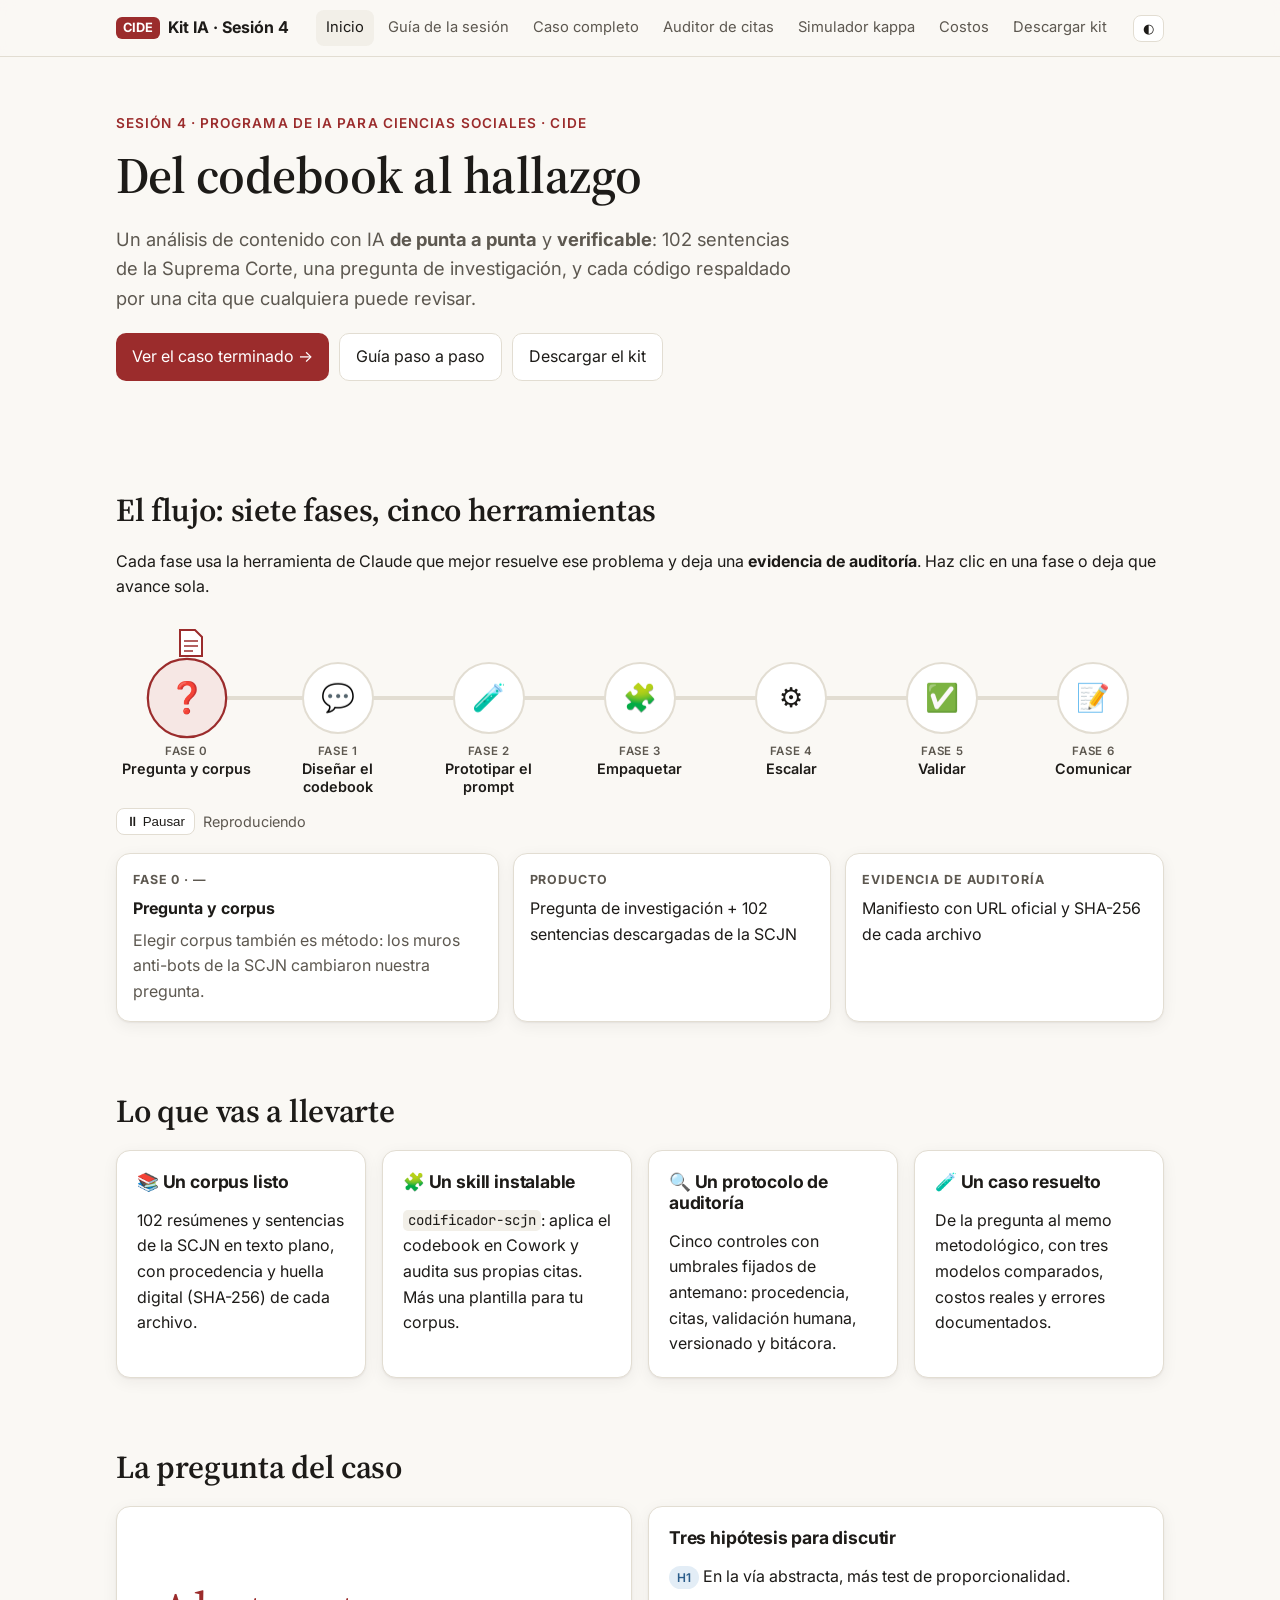
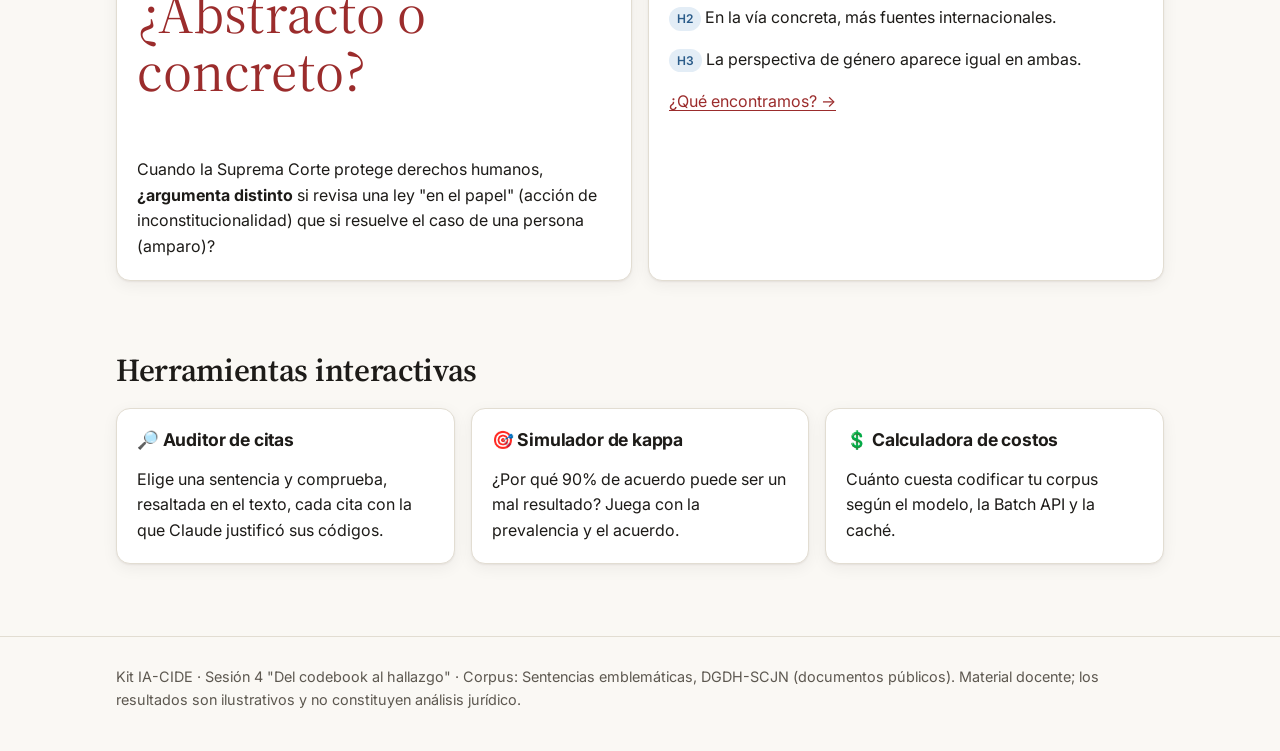
==== docs/index.html @ 9cc6c332 "Kit IA-CIDE sesión 4: caso completo SCJN, ejercicio individual, sitio y guía para co-docente" ====
<!doctype html>
<html lang="es" data-base=".">
<head>
<meta charset="utf-8">
<meta name="viewport" content="width=device-width, initial-scale=1">
<title>Kit IA-CIDE</title>
<meta name="description" content="Sesión 4: análisis de contenido asistido por IA, de punta a punta y verificable, con sentencias de la SCJN.">
<link rel="preconnect" href="https://fonts.googleapis.com">
<link href="https://fonts.googleapis.com/css2?family=Inter:wght@400;600;700&family=Source+Serif+4:wght@400;600&family=JetBrains+Mono&display=swap" rel="stylesheet">
<link rel="stylesheet" href="assets/estilo.css">
<style>
  .flujo { display: grid; grid-template-columns: repeat(7, 1fr); gap: 10px; position: relative; margin: 28px 0 8px; }
  .flujo::before { content: ""; position: absolute; left: 4%; right: 4%; top: 34px; height: 4px; background: var(--borde); border-radius: 4px; }
  .riel { position: absolute; left: 4%; top: 34px; height: 4px; background: var(--acento); border-radius: 4px; width: 0; transition: width .8s ease; }
  .fase { position: relative; text-align: center; cursor: pointer; background: none; border: 0; color: inherit; font: inherit; padding: 0;
    display: flex; flex-direction: column; justify-content: flex-start; align-items: center; }
  .fase .nodo { width: 72px; height: 72px; margin: 0 auto 8px; border-radius: 50%; display: grid; place-items: center; font-size: 1.7rem;
    background: var(--superficie); border: 2px solid var(--borde); position: relative; z-index: 1; transition: transform .35s, border-color .35s, background .35s; }
  .fase.hecha .nodo { border-color: var(--acento); }
  .fase.activa .nodo { border-color: var(--acento); background: var(--acento-suave); transform: scale(1.12); }
  .fase .num { font-size: .72rem; color: var(--texto-suave); font-weight: 600; letter-spacing: .06em; }
  .fase .nom { font-weight: 600; font-size: .9rem; line-height: 1.25; }
  .detalle { display: grid; grid-template-columns: 1.2fr 1fr 1fr; gap: 14px; margin-top: 18px; min-height: 150px; }
  .detalle .tarjeta { padding: 16px; }
  .detalle h4 { margin: 0 0 6px; font-size: .78rem; text-transform: uppercase; letter-spacing: .07em; color: var(--texto-suave); }
  .detalle p { margin: 0; }
  .flujo { padding-top: 34px; align-items: start; }
  .flujo::before, .riel { top: 68px !important; }
  .doc { position: absolute; top: 0; width: 26px; height: 30px; z-index: 2; transition: left .8s ease; pointer-events: none; }
  .controles { display: flex; gap: 8px; align-items: center; margin-top: 12px; color: var(--texto-suave); font-size: .9rem; }
  @media (max-width: 760px) {
    .flujo { grid-template-columns: 1fr; gap: 6px; padding-top: 0; }
    .fase { flex-direction: row; justify-content: flex-start; }
    .flujo::before, .riel, .doc { display: none; }
    .fase { display: grid; grid-template-columns: 56px 1fr; text-align: left; align-items: center; gap: 10px; }
    .fase .nodo { width: 52px; height: 52px; margin: 0; font-size: 1.3rem; }
    .detalle { grid-template-columns: 1fr; }
  }
  .grande { font-family: var(--serif); font-size: clamp(2.4rem, 6vw, 3.6rem); line-height: 1; color: var(--acento); }
</style>
</head>
<body>
<main class="contenedor">
  <section class="hero aparece">
    <div class="sobre">Sesión 4 · Programa de IA para ciencias sociales · CIDE</div>
    <h1>Del codebook al hallazgo</h1>
    <p class="lead">Un análisis de contenido con IA <strong>de punta a punta</strong> y <strong>verificable</strong>: 102 sentencias de la Suprema Corte, una pregunta de investigación, y cada código respaldado por una cita que cualquiera puede revisar.</p>
    <p style="display:flex;gap:10px;flex-wrap:wrap;margin-top:20px">
      <a class="boton" href="caso.html">Ver el caso terminado →</a>
      <a class="boton sec" href="guia.html">Guía paso a paso</a>
      <a class="boton sec" href="kit.html">Descargar el kit</a>
    </p>
  </section>

  <section aria-labelledby="t-flujo">
    <h2 id="t-flujo">El flujo: siete fases, cinco herramientas</h2>
    <p>Cada fase usa la herramienta de Claude que mejor resuelve ese problema y deja una <strong>evidencia de auditoría</strong>. Haz clic en una fase o deja que avance sola.</p>
    <div class="flujo" id="flujo">
      <div class="riel" id="riel"></div>
      <svg class="doc" id="doc" viewBox="0 0 26 30" aria-hidden="true"><path d="M2 2h15l7 7v19H2z" fill="var(--superficie)" stroke="var(--acento)" stroke-width="2"/><path d="M6 13h14M6 18h14M6 23h9" stroke="var(--acento)" stroke-width="1.6"/></svg>
    </div>
    <div class="controles"><button class="tema" id="pausa" type="button">⏸ Pausar</button><span id="estado">Reproduciendo</span></div>
    <div class="detalle" id="detalle" aria-live="polite"></div>
  </section>

  <section>
    <h2>Lo que vas a llevarte</h2>
    <div class="rejilla">
      <div class="tarjeta"><h3>📚 Un corpus listo</h3><p>102 resúmenes y sentencias de la SCJN en texto plano, con procedencia y huella digital (SHA-256) de cada archivo.</p></div>
      <div class="tarjeta"><h3>🧩 Un skill instalable</h3><p><code>codificador-scjn</code>: aplica el codebook en Cowork y audita sus propias citas. Más una plantilla para tu corpus.</p></div>
      <div class="tarjeta"><h3>🔍 Un protocolo de auditoría</h3><p>Cinco controles con umbrales fijados de antemano: procedencia, citas, validación humana, versionado y bitácora.</p></div>
      <div class="tarjeta"><h3>🧪 Un caso resuelto</h3><p>De la pregunta al memo metodológico, con tres modelos comparados, costos reales y errores documentados.</p></div>
    </div>
  </section>

  <section>
    <h2>La pregunta del caso</h2>
    <div class="rejilla-2">
      <div class="tarjeta">
        <p class="grande">¿Abstracto o concreto?</p>
        <p>Cuando la Suprema Corte protege derechos humanos, <strong>¿argumenta distinto</strong> si revisa una ley "en el papel" (acción de inconstitucionalidad) que si resuelve el caso de una persona (amparo)?</p>
      </div>
      <div class="tarjeta">
        <h3>Tres hipótesis para discutir</h3>
        <p><span class="etiqueta azul">H1</span> En la vía abstracta, más test de proporcionalidad.</p>
        <p><span class="etiqueta azul">H2</span> En la vía concreta, más fuentes internacionales.</p>
        <p><span class="etiqueta azul">H3</span> La perspectiva de género aparece igual en ambas.</p>
        <p><a href="caso.html#hallazgos">¿Qué encontramos? →</a></p>
      </div>
    </div>
  </section>

  <section>
    <h2>Herramientas interactivas</h2>
    <div class="rejilla">
      <a class="tarjeta" href="herramientas/auditor.html" style="text-decoration:none;color:inherit"><h3>🔎 Auditor de citas</h3><p>Elige una sentencia y comprueba, resaltada en el texto, cada cita con la que Claude justificó sus códigos.</p></a>
      <a class="tarjeta" href="herramientas/kappa.html" style="text-decoration:none;color:inherit"><h3>🎯 Simulador de kappa</h3><p>¿Por qué 90% de acuerdo puede ser un mal resultado? Juega con la prevalencia y el acuerdo.</p></a>
      <a class="tarjeta" href="herramientas/costos.html" style="text-decoration:none;color:inherit"><h3>💲 Calculadora de costos</h3><p>Cuánto cuesta codificar tu corpus según el modelo, la Batch API y la caché.</p></a>
    </div>
  </section>
</main>
<script src="assets/comun.js"></script>
<script>
const FASES = [
  { i: "❓", n: "Pregunta y corpus", h: "—", p: "Pregunta de investigación + 102 sentencias descargadas de la SCJN", a: "Manifiesto con URL oficial y SHA-256 de cada archivo", t: "Elegir corpus también es método: los muros anti-bots de la SCJN cambiaron nuestra pregunta." },
  { i: "💬", n: "Diseñar el codebook", h: "Chat · Proyecto", p: "codebook.md v1.0: 6 variables, reglas de decisión, casos frontera", a: "Bitácora: qué se decidió y por qué", t: "Claude como colega escéptico: \"¿qué caso no encaja en tus categorías?\"" },
  { i: "🧪", n: "Prototipar el prompt", h: "Console Workbench", p: "Prompt con variables, salida JSON, comparación Haiku · Sonnet · Opus", a: "Casos de prueba con respuesta conocida", t: "Aquí se mide el costo antes de gastar: tokens por documento × N." },
  { i: "🧩", n: "Empaquetar", h: "Skill", p: "codificador-scjn: codebook + instrucciones + scripts de auditoría", a: "Versión del skill", t: "Un skill convierte un buen prompt en un procedimiento reutilizable y compartible." },
  { i: "⚙️", n: "Escalar", h: "Cowork (o API Batch)", p: "resultados.csv: código + cita + confianza por variable", a: "Cada código con cita literal verificable", t: "Cowork lee la carpeta, aplica el skill, corre la verificación y corrige." },
  { i: "✅", n: "Validar", h: "Cowork / Chat", p: "Kappa humano–Claude, desacuerdos analizados", a: "Tabla de confiabilidad", t: "Un kappa alto no es validez; un kappa bajo sí es una alarma." },
  { i: "📝", n: "Comunicar", h: "Chat / Cowork", p: "Memo metodológico + nota de hallazgos", a: "El memo enlaza a cada artefacto anterior", t: "Lo que no está en el memo, no pasó." },
];
const flujo = document.getElementById("flujo"), det = document.getElementById("detalle"), riel = document.getElementById("riel"), doc = document.getElementById("doc");
FASES.forEach((f, k) => {
  const b = document.createElement("button");
  b.className = "fase"; b.type = "button";
  b.innerHTML = `<div class="nodo" aria-hidden="true">${f.i}</div><div><div class="num">FASE ${k}</div><div class="nom">${f.n}</div></div>`;
  b.addEventListener("click", () => { pausar(true); ir(k); });
  flujo.append(b);
});
let actual = 0, timer = null, pausado = false;
function ir(k) {
  actual = k;
  [...flujo.querySelectorAll(".fase")].forEach((b, j) => { b.classList.toggle("activa", j === k); b.classList.toggle("hecha", j < k); b.setAttribute("aria-pressed", j === k); });
  const ancho = flujo.clientWidth, paso = ancho / FASES.length;
  riel.style.width = `${Math.max(0, (k / (FASES.length - 1)) * 92)}%`;
  doc.style.left = `${paso * k + paso / 2 - 13}px`;
  const f = FASES[k];
  det.innerHTML = `
    <div class="tarjeta aparece"><h4>Fase ${k} · ${f.h}</h4><p><strong>${f.n}</strong></p><p style="color:var(--texto-suave);margin-top:6px">${f.t}</p></div>
    <div class="tarjeta aparece"><h4>Producto</h4><p>${f.p}</p></div>
    <div class="tarjeta aparece"><h4>Evidencia de auditoría</h4><p>${f.a}</p></div>`;
}
function pausar(v) { pausado = v; document.getElementById("pausa").textContent = v ? "▶ Reproducir" : "⏸ Pausar"; document.getElementById("estado").textContent = v ? "En pausa" : "Reproduciendo"; }
document.getElementById("pausa").addEventListener("click", () => pausar(!pausado));
const reducido = matchMedia("(prefers-reduced-motion: reduce)").matches;
if (reducido) pausar(true);
setInterval(() => { if (!pausado) ir((actual + 1) % FASES.length); }, 3200);
addEventListener("resize", () => ir(actual));
ir(0);
</script>
</body>
</html>
---- docs/assets/estilo.css ----
/* Kit IA-CIDE · sistema visual compartido */
:root {
  --fondo: #faf8f4;
  --superficie: #ffffff;
  --superficie-2: #f2efe8;
  --texto: #1d1b18;
  --texto-suave: #5d5850;
  --borde: #e2ddd2;
  --acento: #9b2c2c;        /* guinda institucional */
  --acento-suave: #f6e7e4;
  --ok: #2f6b3f;
  --ok-suave: #e3f0e6;
  --alerta: #a35f00;
  --alerta-suave: #fbefd9;
  --error: #b42318;
  --error-suave: #fde8e6;
  --azul: #2b5c8a;
  --azul-suave: #e3edf6;
  --radio: 14px;
  --sombra: 0 1px 2px rgba(30, 25, 15, .06), 0 4px 16px rgba(30, 25, 15, .06);
  --fuente: "Inter", system-ui, -apple-system, "Segoe UI", sans-serif;
  --serif: "Source Serif 4", Georgia, serif;
  --mono: "JetBrains Mono", ui-monospace, Menlo, monospace;
  color-scheme: light;
}
@media (prefers-color-scheme: dark) {
  :root:not([data-theme="light"]) {
    --fondo: #16140f; --superficie: #1f1c17; --superficie-2: #29251e; --texto: #f1ece2; --texto-suave: #b3ab9c;
    --borde: #3a352c; --acento: #e0837a; --acento-suave: #3a201d; --ok: #7cc48f; --ok-suave: #1d3324;
    --alerta: #e9b05a; --alerta-suave: #3a2c14; --error: #f08a80; --error-suave: #3d1d1a; --azul: #8cb8e3; --azul-suave: #1b2a3a;
    --sombra: 0 1px 2px rgba(0,0,0,.4), 0 4px 16px rgba(0,0,0,.3); color-scheme: dark;
  }
}
:root[data-theme="dark"] {
  --fondo: #16140f; --superficie: #1f1c17; --superficie-2: #29251e; --texto: #f1ece2; --texto-suave: #b3ab9c;
  --borde: #3a352c; --acento: #e0837a; --acento-suave: #3a201d; --ok: #7cc48f; --ok-suave: #1d3324;
  --alerta: #e9b05a; --alerta-suave: #3a2c14; --error: #f08a80; --error-suave: #3d1d1a; --azul: #8cb8e3; --azul-suave: #1b2a3a;
  --sombra: 0 1px 2px rgba(0,0,0,.4), 0 4px 16px rgba(0,0,0,.3); color-scheme: dark;
}

* { box-sizing: border-box; }
html { -webkit-text-size-adjust: 100%; }
body { margin: 0; background: var(--fondo); color: var(--texto); font: 16px/1.6 var(--fuente); }
a { color: var(--acento); text-underline-offset: 3px; }
img, svg { max-width: 100%; }
code, kbd { font-family: var(--mono); font-size: .88em; background: var(--superficie-2); padding: .1em .35em; border-radius: 5px; }
h1, h2, h3 { line-height: 1.2; letter-spacing: -.01em; }
h1 { font-family: var(--serif); font-size: clamp(2rem, 5vw, 3.2rem); font-weight: 600; margin: .2em 0 .3em; }
h2 { font-family: var(--serif); font-size: clamp(1.45rem, 3vw, 2rem); font-weight: 600; margin: 2.2em 0 .6em; }
h3 { font-size: 1.1rem; margin: 1.4em 0 .4em; }

.contenedor { max-width: 1080px; margin: 0 auto; padding: 0 16px; }
.angosto { max-width: 760px; }

/* Barra superior */
.barra { position: sticky; top: 0; z-index: 10; background: color-mix(in srgb, var(--fondo) 88%, transparent); backdrop-filter: blur(8px); border-bottom: 1px solid var(--borde); }
.barra .contenedor { display: flex; align-items: center; gap: 16px; min-height: 56px; flex-wrap: wrap; }
.marca { font-weight: 700; color: var(--texto); text-decoration: none; display: flex; align-items: center; gap: 8px; }
.marca span { background: var(--acento); color: #fff; border-radius: 6px; padding: 1px 7px; font-size: .8rem; }
.nav { display: flex; gap: 4px; flex-wrap: wrap; margin-left: auto; }
.nav a { color: var(--texto-suave); text-decoration: none; padding: 6px 10px; border-radius: 8px; font-size: .92rem; }
.nav a:hover, .nav a[aria-current="page"] { background: var(--superficie-2); color: var(--texto); }
.tema { border: 1px solid var(--borde); background: var(--superficie); color: var(--texto); border-radius: 8px; padding: 5px 9px; cursor: pointer; }

/* Bloques */
.hero { padding: 56px 0 24px; }
.sobre { color: var(--acento); font-weight: 600; font-size: .85rem; text-transform: uppercase; letter-spacing: .08em; }
.lead { font-size: 1.15rem; color: var(--texto-suave); max-width: 680px; }
.tarjeta { background: var(--superficie); border: 1px solid var(--borde); border-radius: var(--radio); padding: 20px; box-shadow: var(--sombra); }
.rejilla { display: grid; gap: 16px; grid-template-columns: repeat(auto-fit, minmax(240px, 1fr)); }
.rejilla-2 { display: grid; gap: 16px; grid-template-columns: repeat(auto-fit, minmax(320px, 1fr)); }
.tarjeta h3 { margin-top: 0; }
.tarjeta p:last-child { margin-bottom: 0; }
.etiqueta { display: inline-block; font-size: .75rem; font-weight: 600; padding: 2px 8px; border-radius: 99px; background: var(--superficie-2); color: var(--texto-suave); }
.etiqueta.ok { background: var(--ok-suave); color: var(--ok); }
.etiqueta.alerta { background: var(--alerta-suave); color: var(--alerta); }
.etiqueta.error { background: var(--error-suave); color: var(--error); }
.etiqueta.azul { background: var(--azul-suave); color: var(--azul); }
.boton { display: inline-flex; align-items: center; gap: 8px; background: var(--acento); color: #fff; padding: 10px 16px; border-radius: 10px; text-decoration: none; font-weight: 600; border: 0; cursor: pointer; font: inherit; }
.boton.sec { background: var(--superficie); color: var(--texto); border: 1px solid var(--borde); }
.aviso { border-left: 4px solid var(--alerta); background: var(--alerta-suave); padding: 12px 16px; border-radius: 0 10px 10px 0; margin: 16px 0; }
.aviso.info { border-color: var(--azul); background: var(--azul-suave); }
.metricas { display: grid; grid-template-columns: repeat(auto-fit, minmax(150px, 1fr)); gap: 12px; }
.metrica { background: var(--superficie); border: 1px solid var(--borde); border-radius: 12px; padding: 14px 16px; }
.metrica b { display: block; font-size: 1.8rem; font-family: var(--serif); line-height: 1.1; }
.metrica small { color: var(--texto-suave); }

/* Tablas */
.tabla-env { overflow-x: auto; border: 1px solid var(--borde); border-radius: 12px; background: var(--superficie); }
table { border-collapse: collapse; width: 100%; font-size: .93rem; }
th, td { text-align: left; padding: 9px 12px; border-bottom: 1px solid var(--borde); vertical-align: top; }
th { background: var(--superficie-2); font-weight: 600; white-space: nowrap; }
tr:last-child td { border-bottom: 0; }
td.num, th.num { text-align: right; font-variant-numeric: tabular-nums; }

/* Formularios */
label { font-weight: 600; font-size: .92rem; display: block; margin: 12px 0 4px; }
input[type=range] { width: 100%; accent-color: var(--acento); }
select, input[type=number] { width: 100%; padding: 8px 10px; border-radius: 8px; border: 1px solid var(--borde); background: var(--superficie); color: var(--texto); font: inherit; }

/* Pestañas */
.pestanas { display: flex; gap: 6px; flex-wrap: wrap; border-bottom: 1px solid var(--borde); margin: 16px 0; }
.pestanas button { border: 0; background: none; padding: 10px 14px; color: var(--texto-suave); font: inherit; font-weight: 600; cursor: pointer; border-bottom: 3px solid transparent; }
.pestanas button[aria-selected="true"] { color: var(--acento); border-color: var(--acento); }

/* Pie */
footer { margin-top: 72px; padding: 28px 0 40px; border-top: 1px solid var(--borde); color: var(--texto-suave); font-size: .9rem; }

/* Animación de entrada */
@media (prefers-reduced-motion: no-preference) {
  .aparece { opacity: 0; transform: translateY(12px); animation: aparece .6s ease forwards; }
  @keyframes aparece { to { opacity: 1; transform: none; } }
}
@media (max-width: 600px) { .hero { padding-top: 32px; } .nav a { padding: 6px 8px; font-size: .88rem; } }
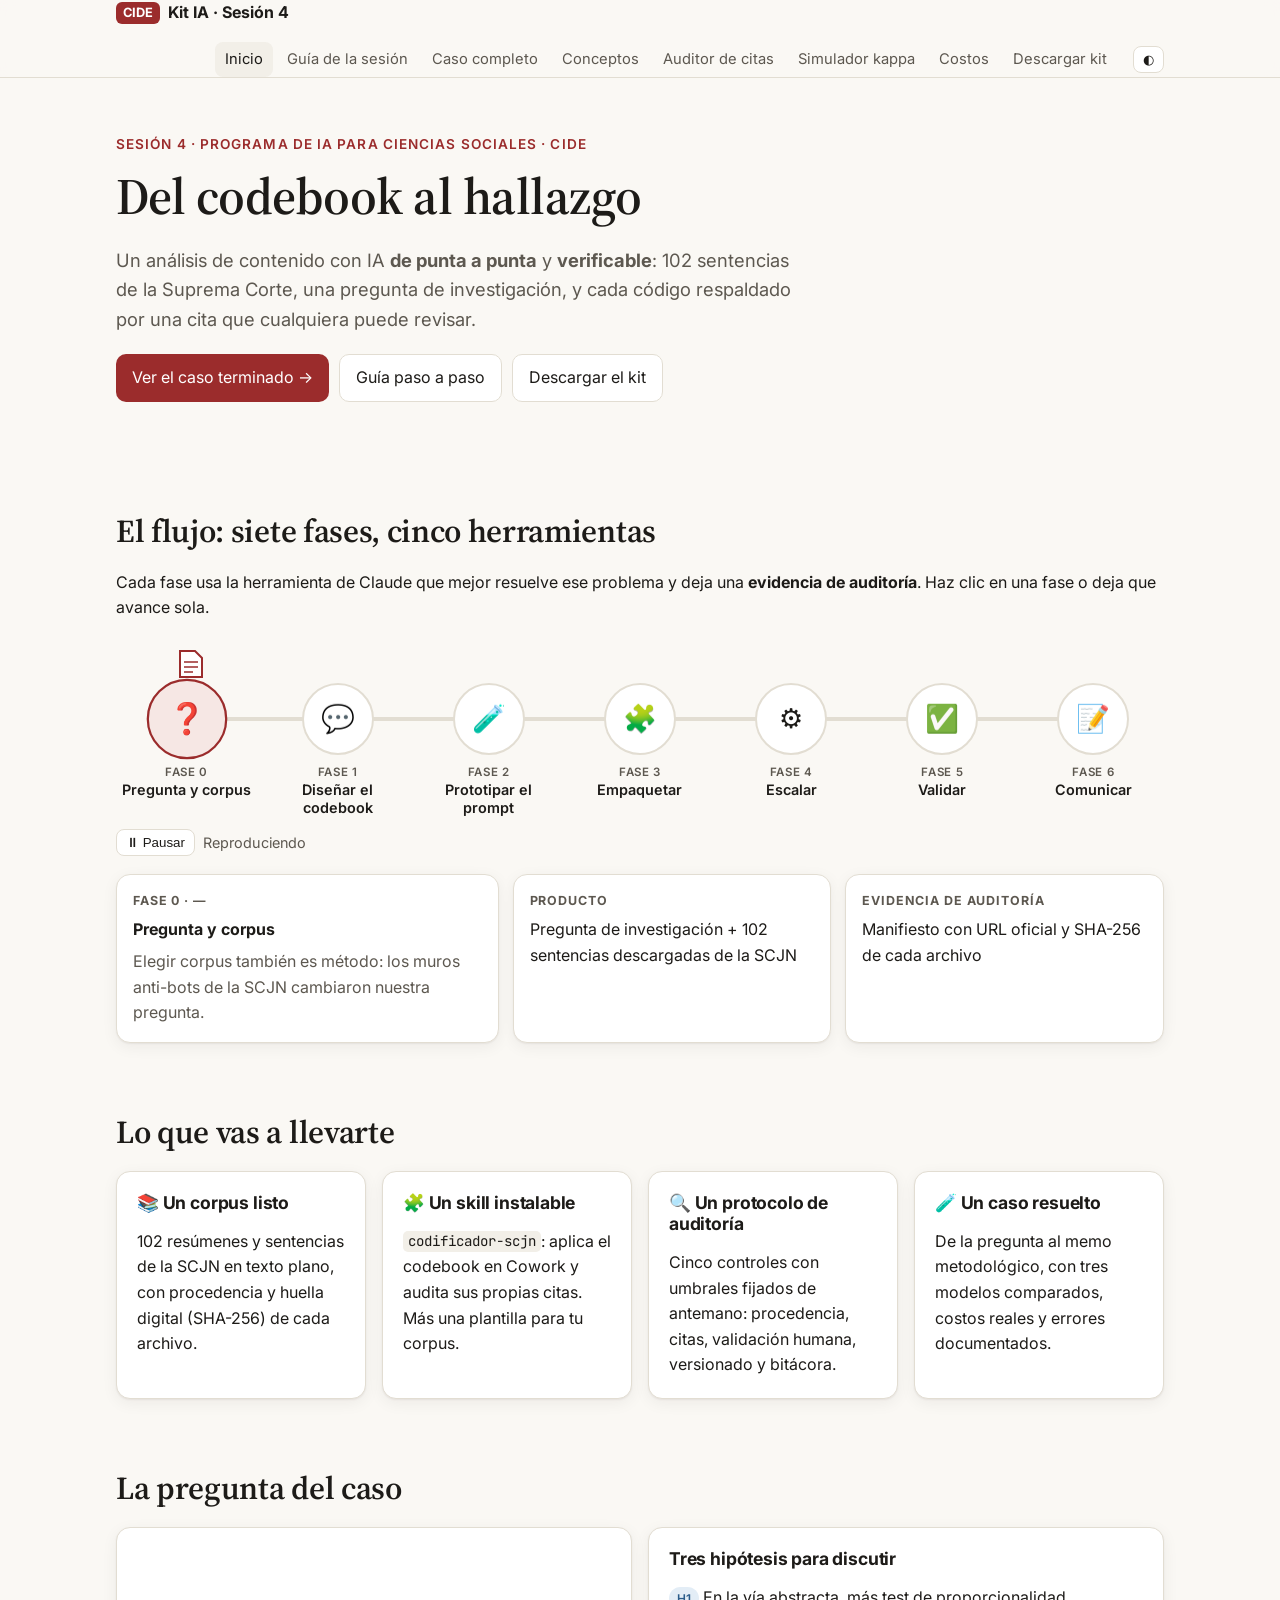
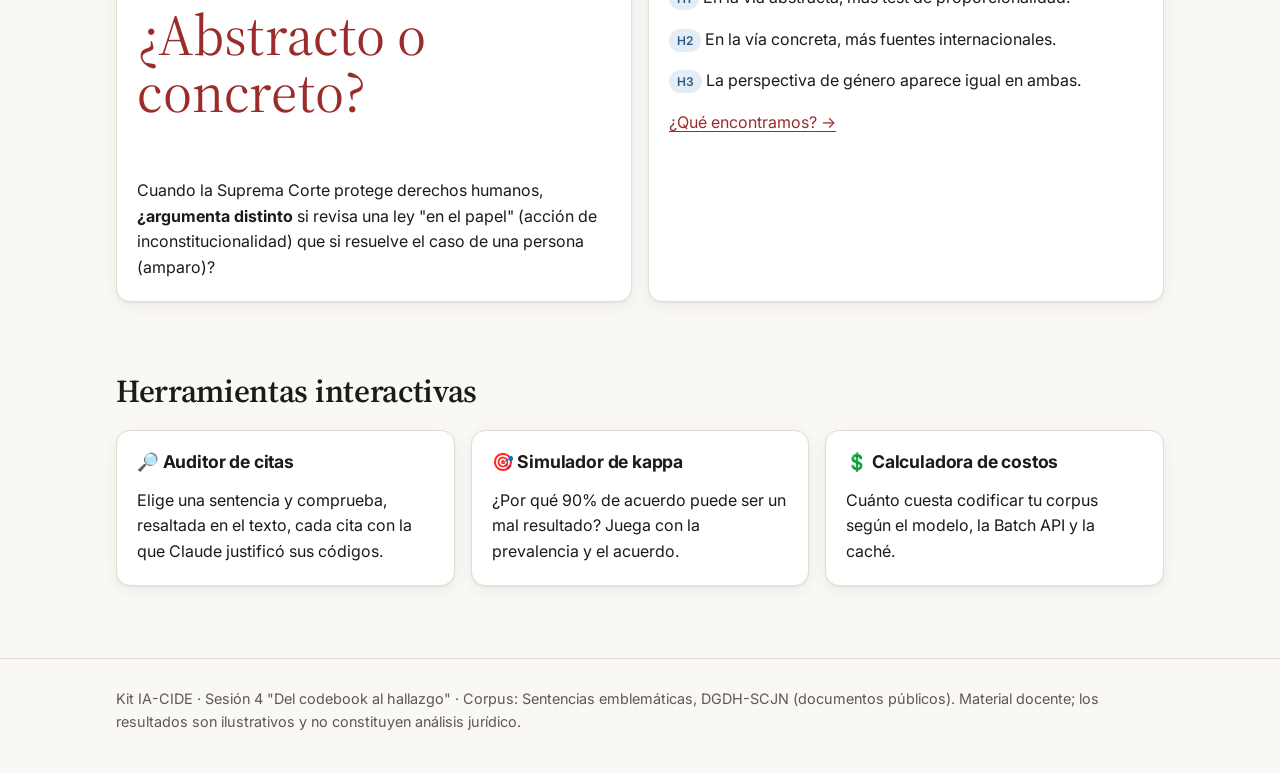
==== commit 6f9f4bf8: "Ruta solo con apps, scripts verificables desde Cowork, conceptos, métricas y diagramas - D13: la rut" ====
--- a/docs/index.html
+++ b/docs/index.html
@@ -103,11 +103,11 @@
 <script>
 const FASES = [
   { i: "❓", n: "Pregunta y corpus", h: "—", p: "Pregunta de investigación + 102 sentencias descargadas de la SCJN", a: "Manifiesto con URL oficial y SHA-256 de cada archivo", t: "Elegir corpus también es método: los muros anti-bots de la SCJN cambiaron nuestra pregunta." },
-  { i: "💬", n: "Diseñar el codebook", h: "Chat · Proyecto", p: "codebook.md v1.0: 6 variables, reglas de decisión, casos frontera", a: "Bitácora: qué se decidió y por qué", t: "Claude como colega escéptico: \"¿qué caso no encaja en tus categorías?\"" },
-  { i: "🧪", n: "Prototipar el prompt", h: "Console Workbench", p: "Prompt con variables, salida JSON, comparación Haiku · Sonnet · Opus", a: "Casos de prueba con respuesta conocida", t: "Aquí se mide el costo antes de gastar: tokens por documento × N." },
-  { i: "🧩", n: "Empaquetar", h: "Skill", p: "codificador-scjn: codebook + instrucciones + scripts de auditoría", a: "Versión del skill", t: "Un skill convierte un buen prompt en un procedimiento reutilizable y compartible." },
-  { i: "⚙️", n: "Escalar", h: "Cowork (o API Batch)", p: "resultados.csv: código + cita + confianza por variable", a: "Cada código con cita literal verificable", t: "Cowork lee la carpeta, aplica el skill, corre la verificación y corrige." },
-  { i: "✅", n: "Validar", h: "Cowork / Chat", p: "Kappa humano–Claude, desacuerdos analizados", a: "Tabla de confiabilidad", t: "Un kappa alto no es validez; un kappa bajo sí es una alarma." },
+  { i: "💬", n: "Diseñar el codebook", h: "Chat · Proyecto (claude.ai o Desktop)", p: "codebook.md v1.0: 6 variables, reglas de decisión, casos frontera", a: "Bitácora: qué se decidió y por qué", t: "Claude como colega escéptico: \"¿qué caso no encaja en tus categorías?\"" },
+  { i: "🧪", n: "Prototipar el prompt", h: "Workbench (Claude Console, navegador)", p: "Prompt con variables, salida JSON, comparación Haiku · Sonnet · Opus", a: "Casos de prueba con respuesta conocida", t: "Aquí se mide el costo antes de gastar: tokens por documento × N." },
+  { i: "🧩", n: "Empaquetar", h: "Skills (Configuración → Capacidades)", p: "codificador-scjn: codebook + instrucciones + scripts de auditoría", a: "Versión del skill", t: "Un skill convierte un buen prompt en un procedimiento reutilizable y compartible." },
+  { i: "⚙️", n: "Escalar", h: "Cowork (Claude Desktop)", p: "resultados.csv: código + cita + confianza por variable", a: "Cada código con cita literal verificable", t: "Cowork lee la carpeta, aplica el skill, corre la verificación y corrige." },
+  { i: "✅", n: "Validar", h: "Cowork (Claude ejecuta los scripts)", p: "Kappa humano–Claude, desacuerdos analizados", a: "Tabla de confiabilidad", t: "Un kappa alto no es validez; un kappa bajo sí es una alarma." },
   { i: "📝", n: "Comunicar", h: "Chat / Cowork", p: "Memo metodológico + nota de hallazgos", a: "El memo enlaza a cada artefacto anterior", t: "Lo que no está en el memo, no pasó." },
 ];
 const flujo = document.getElementById("flujo"), det = document.getElementById("detalle"), riel = document.getElementById("riel"), doc = document.getElementById("doc");
--- a/docs/assets/estilo.css
+++ b/docs/assets/estilo.css
@@ -112,3 +112,112 @@
   @keyframes aparece { to { opacity: 1; transform: none; } }
 }
 @media (max-width: 600px) { .hero { padding-top: 32px; } .nav a { padding: 6px 8px; font-size: .88rem; } }
+
+/* ---------- Diagramas explicativos (HTML/CSS y SVG con los colores del tema) ---------- */
+.diagrama { margin: 20px 0; background: var(--superficie); border: 1px solid var(--borde); border-radius: var(--radio); padding: 18px; }
+.diagrama > h4 { margin: 0 0 12px; font-size: .95rem; }
+.diagrama figcaption { font-size: .88rem; color: var(--texto-suave); margin-top: 14px; line-height: 1.5; }
+.cadena { display: flex; align-items: center; gap: 4px; }
+.cadena .nodo { flex: 1 1 0; min-width: 0; align-self: stretch; background: var(--superficie-2); border: 1px solid var(--borde); border-radius: 10px; padding: 10px; font-size: .84rem; line-height: 1.38; }
+.cadena .nodo b { display: block; font-size: .92rem; margin-bottom: 2px; }
+.cadena .nodo.acento { border-color: var(--acento); background: var(--acento-suave); }
+.cadena .nodo.ok { border-color: var(--ok); background: var(--ok-suave); }
+.cadena .nodo.azul { border-color: var(--azul); background: var(--azul-suave); }
+.cadena .fl { flex: 0 0 auto; width: 74px; color: var(--texto-suave); font-size: .74rem; line-height: 1.25; text-align: center; }
+.cadena .fl::before { content: "→"; display: block; font-size: 1.35rem; line-height: 1.1; color: var(--acento); }
+.donde { display: inline-block; font-size: .7rem; font-weight: 600; padding: 1px 7px; border-radius: 99px; background: var(--superficie); border: 1px solid var(--borde); color: var(--texto-suave); margin-bottom: 6px; }
+.archivo { display: inline-block; font-family: var(--mono); font-size: .74rem; background: var(--superficie); border: 1px dashed var(--texto-suave); border-radius: 6px; padding: 1px 6px; margin-top: 6px; word-break: break-all; }
+.chk { display: block; margin-top: 6px; font-size: .76rem; color: var(--ok); font-weight: 600; }
+.chk.no { color: var(--alerta); }
+.regreso { margin-top: 10px; border: 1px dashed var(--acento); border-radius: 10px; padding: 8px 12px; font-size: .84rem; color: var(--texto); background: color-mix(in srgb, var(--acento-suave) 50%, transparent); }
+.regreso::before { content: "↺ "; color: var(--acento); font-weight: 700; }
+.carriles { display: grid; grid-template-columns: 1fr 1fr; gap: 12px; }
+.carril { border: 1px solid var(--borde); border-radius: 10px; padding: 12px; background: var(--superficie-2); font-size: .86rem; }
+.carril h5 { margin: 0 0 6px; font-size: .9rem; }
+.converge { text-align: center; margin: 6px 0 0; color: var(--acento); font-size: 1.3rem; line-height: 1; }
+.docs20 { display: grid; grid-template-columns: repeat(10, 1fr); gap: 4px; max-width: 360px; margin: 8px 0; }
+.docs20 i { aspect-ratio: 3/4; border-radius: 3px; background: var(--superficie); border: 1px solid var(--texto-suave); }
+.docs20 i.mano { background: var(--azul); border-color: var(--azul); }
+.docs20 i.prueba { background: var(--acento-suave); border-color: var(--acento); }
+.ley-d { display: flex; flex-wrap: wrap; gap: 6px 14px; font-size: .78rem; color: var(--texto-suave); }
+.ley-d i { display: inline-block; width: 11px; height: 14px; border-radius: 2px; vertical-align: -2px; margin-right: 4px; border: 1px solid var(--texto-suave); background: var(--superficie); }
+.ley-d i.mano { background: var(--azul); border-color: var(--azul); }
+.ley-d i.prueba { background: var(--acento-suave); border-color: var(--acento); }
+/* barra de descomposición del acuerdo (kappa) */
+.barra-k { display: flex; height: 40px; border-radius: 8px; overflow: hidden; border: 1px solid var(--borde); font-size: .76rem; font-weight: 600; }
+.barra-k span { display: flex; align-items: center; justify-content: center; text-align: center; padding: 0 4px; line-height: 1.15; overflow: hidden; }
+.barra-k .azar { background: var(--superficie-2); color: var(--texto-suave); background-image: repeating-linear-gradient(45deg, transparent 0 6px, color-mix(in srgb, var(--texto-suave) 14%, transparent) 6px 8px); }
+.barra-k .encima { background: var(--ok); color: var(--superficie); }
+.barra-k .desac { background: var(--error-suave); color: var(--error); }
+.k-fila { display: grid; grid-template-columns: 150px 1fr 96px; gap: 10px; align-items: center; margin: 10px 0; font-size: .86rem; }
+.k-fila b.k { font-family: var(--serif); font-size: 1.25rem; text-align: right; }
+/* matriz de confusión anotada */
+.matriz-c { display: grid; grid-template-columns: auto 1fr 1fr auto; gap: 4px; font-size: .84rem; max-width: 620px; }
+.matriz-c > div { padding: 9px 8px; border-radius: 8px; text-align: center; line-height: 1.3; }
+.matriz-c .enc { font-weight: 600; color: var(--texto-suave); align-self: center; }
+.matriz-c .celda { background: var(--superficie-2); border: 1px solid var(--borde); }
+.matriz-c .celda b { display: block; font-family: var(--serif); font-size: 1.4rem; }
+.matriz-c .vp { background: color-mix(in srgb, var(--ok-suave) 70%, var(--azul-suave)); border: 2px solid var(--ok); }
+.matriz-c .fp { background: var(--acento-suave); border-color: var(--acento); }
+.matriz-c .fn { background: var(--azul-suave); border-color: var(--azul); }
+.matriz-c .nota-r { text-align: left; color: var(--azul); font-size: .8rem; align-self: center; }
+.matriz-c .nota-p { color: var(--acento); font-size: .8rem; }
+/* SVG con el tema */
+.sv { width: 100%; height: auto; display: block; }
+.sv .t { fill: var(--texto); font: 600 11px var(--fuente); }
+.sv .ts { fill: var(--texto-suave); font: 10px var(--fuente); }
+.sv .aro { fill: none; stroke: var(--texto-suave); stroke-width: 1.2; }
+.sv .centro { fill: var(--acento-suave); stroke: var(--acento); stroke-width: 1.2; }
+.sv .punto { fill: var(--azul); stroke: var(--superficie); stroke-width: 1; }
+.dianas { display: grid; grid-template-columns: repeat(4, 1fr); gap: 12px; }
+.dianas figure { margin: 0; text-align: center; }
+.dianas svg { max-width: 150px; margin: 0 auto; }
+.dianas p { margin: 6px 0 0; font-size: .8rem; line-height: 1.35; }
+.dianas p b { display: block; font-size: .84rem; }
+@media (max-width: 760px) {
+  .cadena { flex-direction: column; align-items: stretch; }
+  .cadena .fl { width: auto; padding: 2px 0; }
+  .cadena .fl::before { content: "↓"; }
+  .carriles { grid-template-columns: 1fr; }
+  .dianas { grid-template-columns: repeat(2, 1fr); }
+  .k-fila { grid-template-columns: 1fr auto; }
+  .k-fila .barra-k { grid-column: 1 / -1; grid-row: 2; }
+}
+/* forest plot (kappa con IC) */
+.bosque { font-size: .84rem; }
+.bosque .fila { display: grid; grid-template-columns: 170px 1fr 150px; gap: 10px; align-items: center; min-height: 34px; }
+.bosque .pista { position: relative; height: 34px; }
+.bosque .umbral { position: absolute; top: 0; bottom: 0; width: 0; border-left: 1px dashed var(--texto-suave); opacity: .7; }
+.bosque .cero { border-left: 1px solid var(--borde); border-left-style: solid; }
+.bosque .ic { position: absolute; top: 50%; height: 2px; margin-top: -1px; background: var(--texto-suave); border-radius: 2px; }
+.bosque .pt { position: absolute; top: 50%; width: 12px; height: 12px; margin: -6px 0 0 -6px; border-radius: 50%; border: 2px solid var(--superficie); }
+.bosque .pt.ok { background: var(--ok); } .bosque .pt.alerta { background: var(--alerta); } .bosque .pt.error { background: var(--error); }
+.bosque .pista:hover .ic { background: var(--texto); height: 3px; }
+.bosque .val { font-variant-numeric: tabular-nums; color: var(--texto); }
+.bosque .val small { display: block; color: var(--texto-suave); }
+.bosque .eje { position: relative; height: 18px; font-size: .72rem; color: var(--texto-suave); }
+.bosque .eje span { position: absolute; transform: translateX(-50%); }
+@media (max-width: 760px) {
+  .bosque .fila { grid-template-columns: 1fr auto; }
+  .bosque .fila .pista, .bosque .fila .eje { grid-column: 1 / -1; grid-row: 2; }
+  .bosque .fila.ejes > span:first-child, .bosque .fila.ejes > span:last-child { display: none; }
+}
+/* cadena vertical: para cadenas largas en páginas angostas */
+.cadena.vert { flex-direction: column; align-items: stretch; gap: 0; }
+.cadena.vert .nodo { display: grid; grid-template-columns: minmax(150px, 30%) 1fr; column-gap: 14px; align-items: start; }
+.cadena.vert .nodo > .donde { grid-column: 1; justify-self: start; }
+.cadena.vert .nodo > b { grid-column: 1; }
+.cadena.vert .nodo > :not(b):not(.donde) { grid-column: 2; }
+.cadena.vert .nodo > .cuerpo { grid-row: 1 / span 3; }
+.cadena.vert .fl { width: auto; display: flex; gap: 8px; align-items: center; padding: 3px 0 3px 18px; text-align: left; }
+.cadena.vert .fl::before { content: "↓"; display: inline; }
+.archivo, .chk { overflow-wrap: anywhere; word-break: normal; }
+.k-fila b.k { white-space: nowrap; }
+@media (max-width: 760px) { .cadena.vert .nodo { grid-template-columns: 1fr; } .cadena.vert .nodo > * { grid-column: 1 !important; grid-row: auto !important; } }
+@media (max-width: 760px) {
+  .matriz-c { grid-template-columns: auto 1fr 1fr; }
+  .matriz-c .c4 { display: none; }
+  .matriz-c .nota-r { grid-column: 2 / 4; text-align: left; }
+  .matriz-c .fl-r { display: none; }
+  .matriz-c .nota-r::before { content: "↑ "; }
+}
